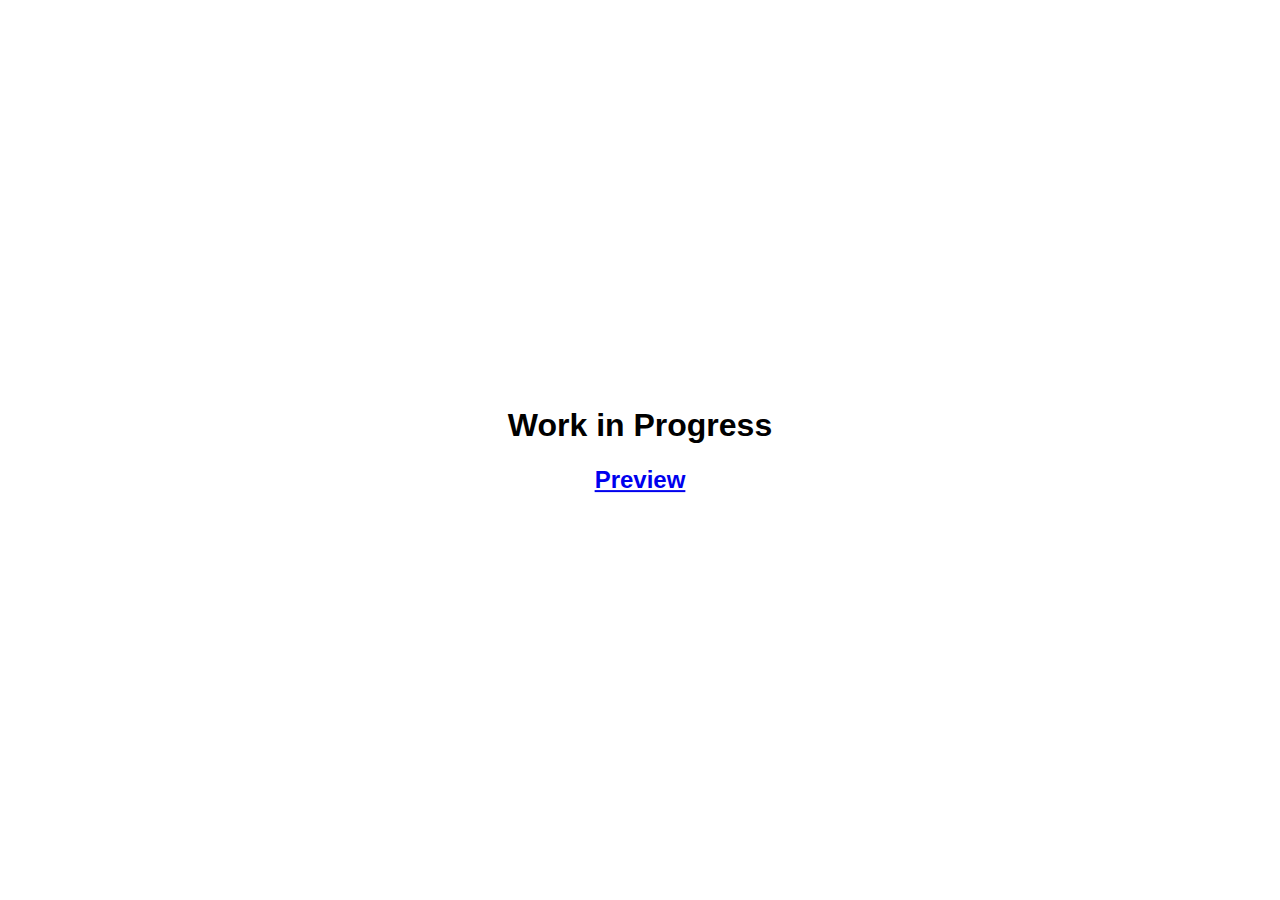
==== content/To_Anagrafe.html @ a4ab4ca8 "Add files via upload" ====
<!doctype html>

<html lang="en">
  <head>
    <title>Portfolio Anagrafe Torino.pdf</title>
    <!-- <link rel="shortcut icon" href="favicon.ico" /> -->

    <meta charset="UTF-8">
    <meta name="description" content="Portfolio_Anagrafe">
    <meta name="keywords" content="Interaction,Design,UI,UX,Portfolio,User,Testing,PoliMI,">
    <meta name="author" content="Andrea Picardi">
    <meta name="viewport" content="width=device-width, initial-scale=1.0">

    <link rel="stylesheet" href="styles.css">

  </head>

  <body>

    <div id="container">
      <h1 id="main">Work in Progress</h1>
      <h2><a href=".\res\pdf\Portfolio_Anagrafe.pdf">Preview</a></h2>
    </div>


   <script src="script.js"></script>
  </body>
</html>
---- content/styles.css ----
#container {
  margin: 0;
  position: absolute;
  top: 50%;
  left: 50%;
  transform: translate(-50%, -50%);

  font-family: sans-serif;
  font-weight: bold;
  text-align: center;

  transition: 1s linear;
}

body {
  transition: 3s linear;
}
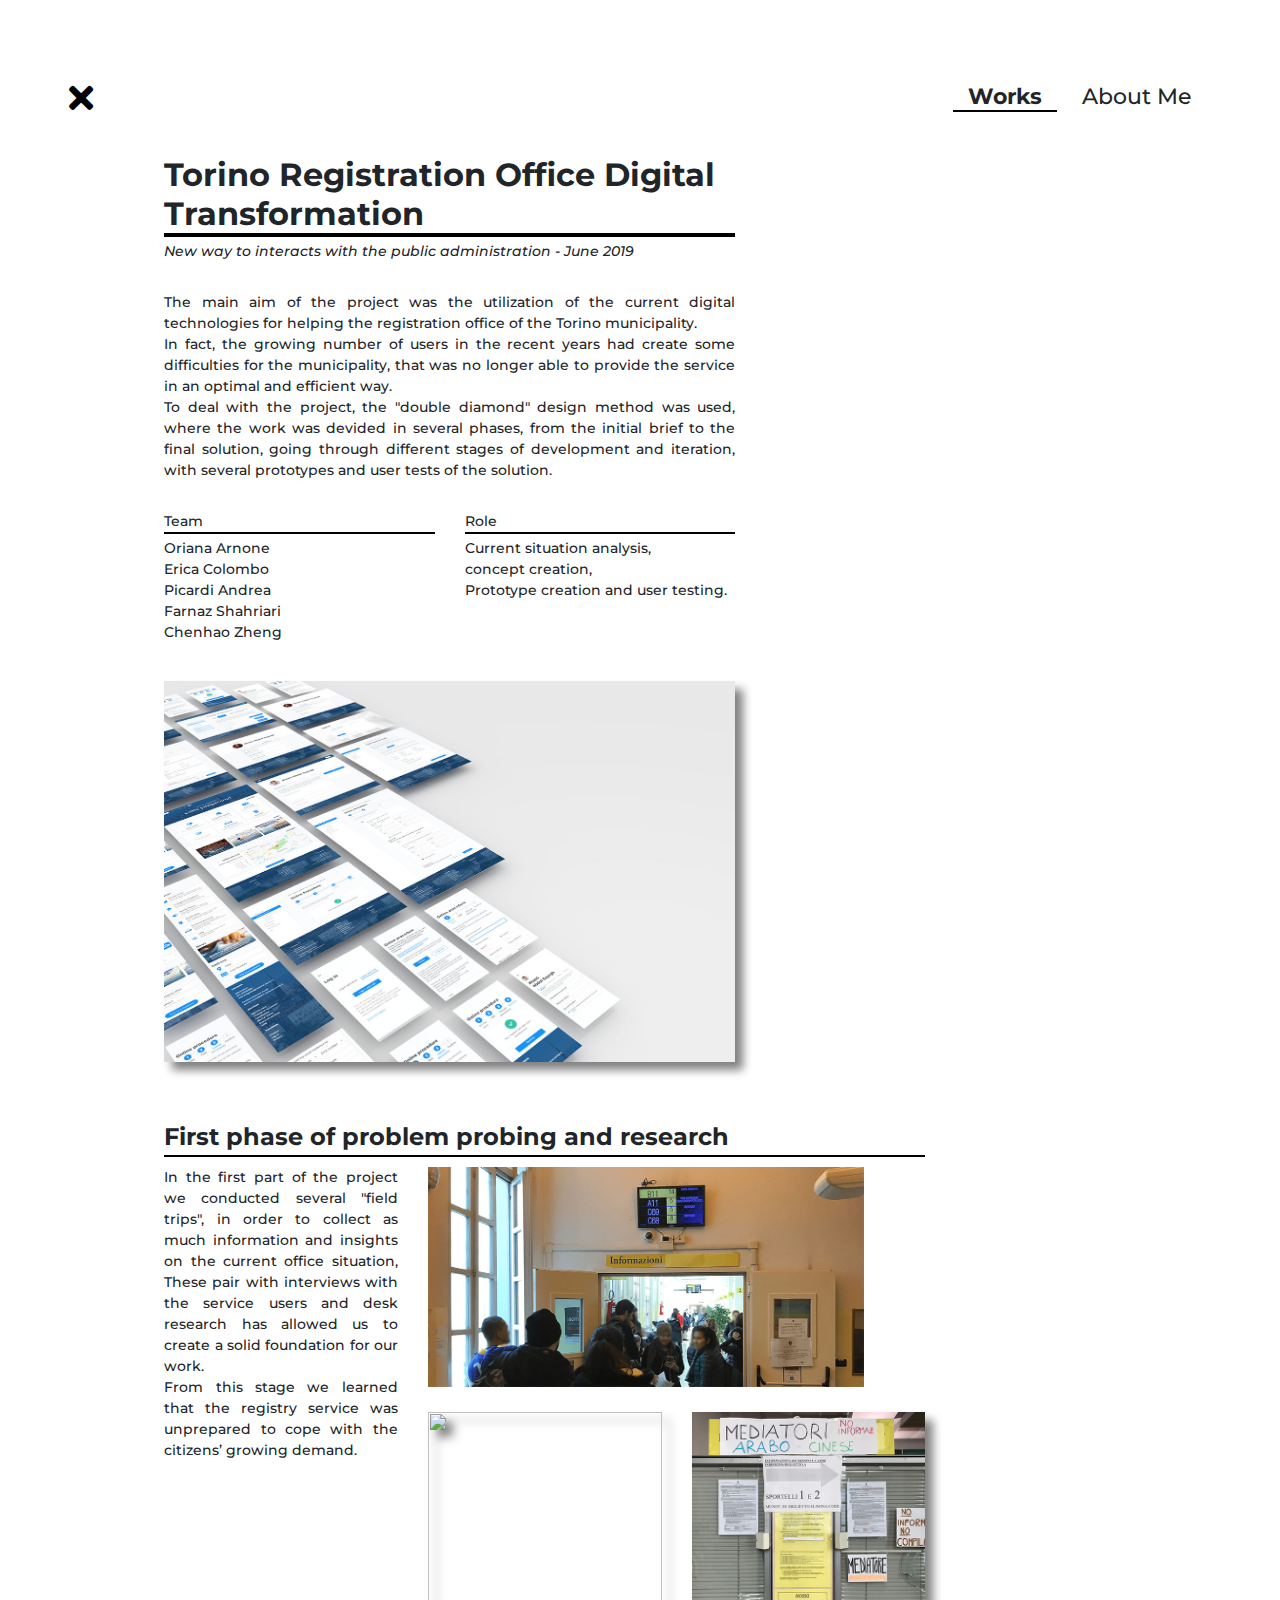
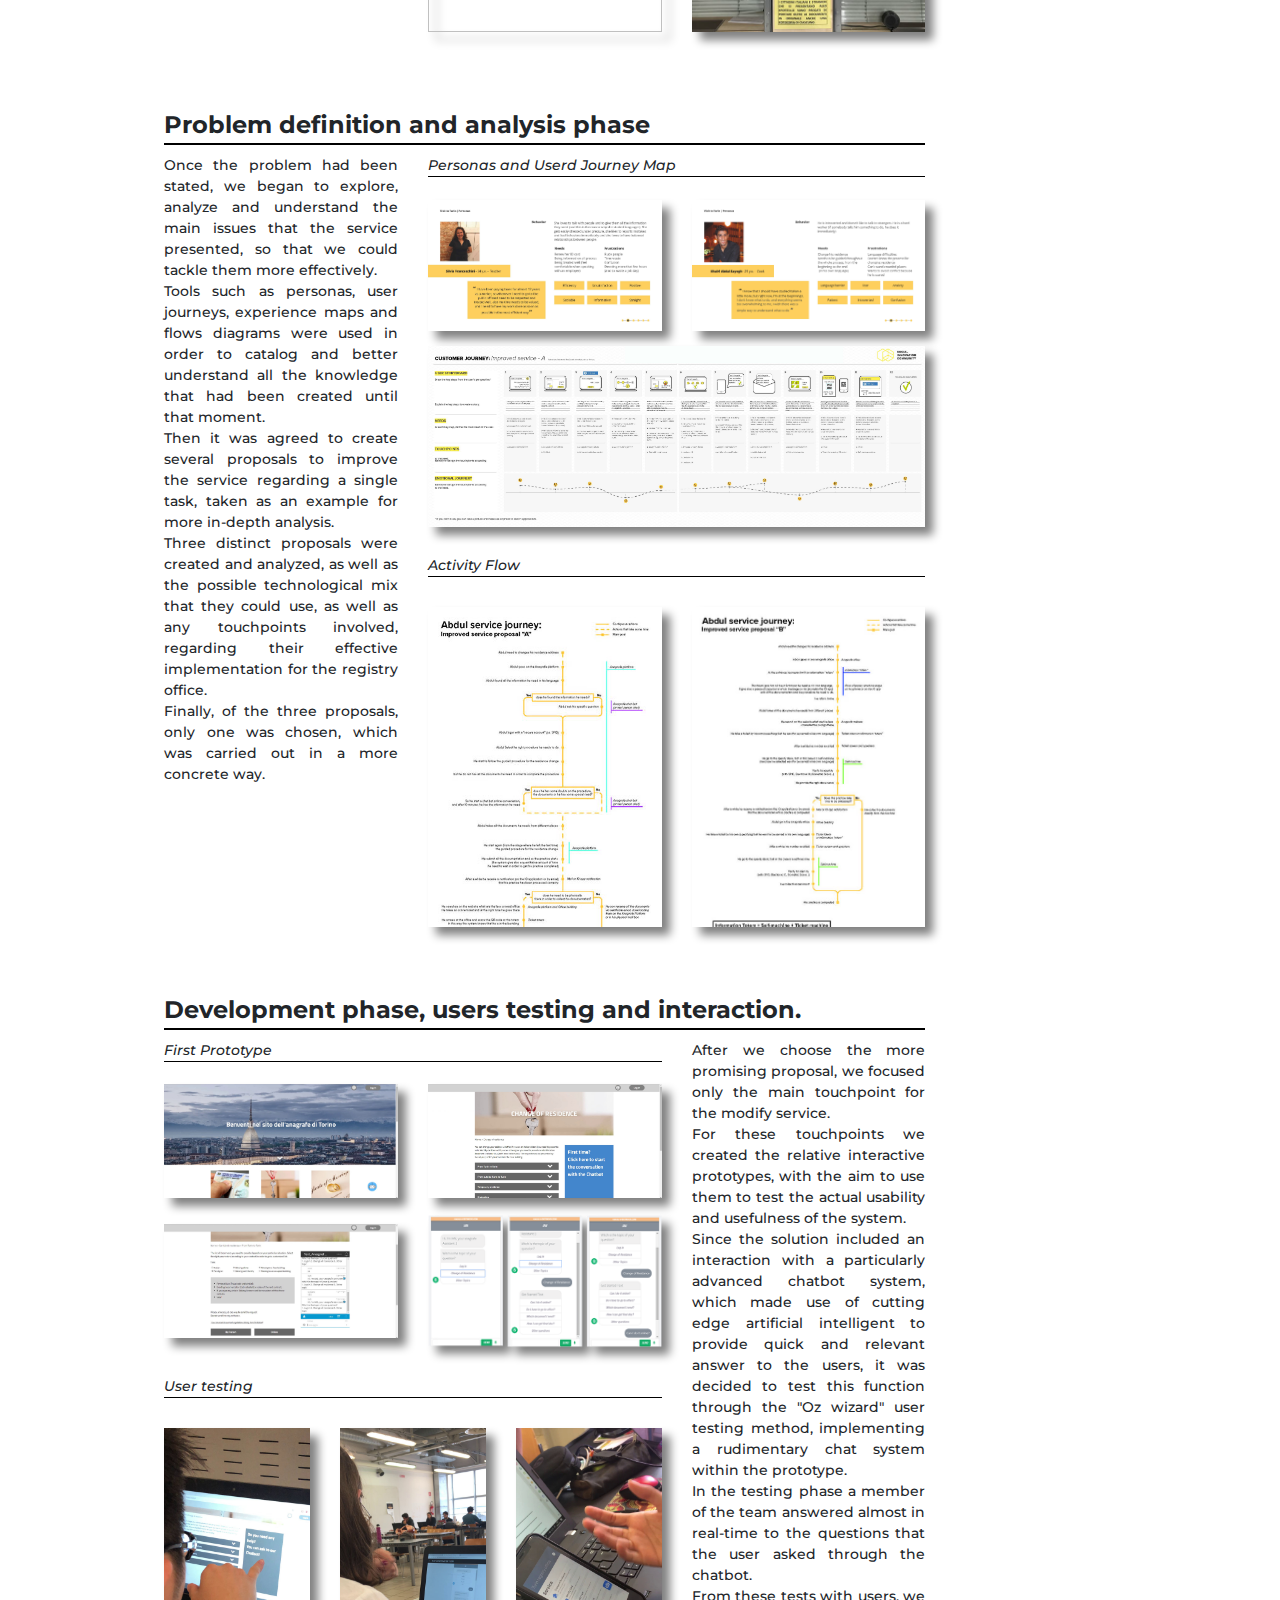
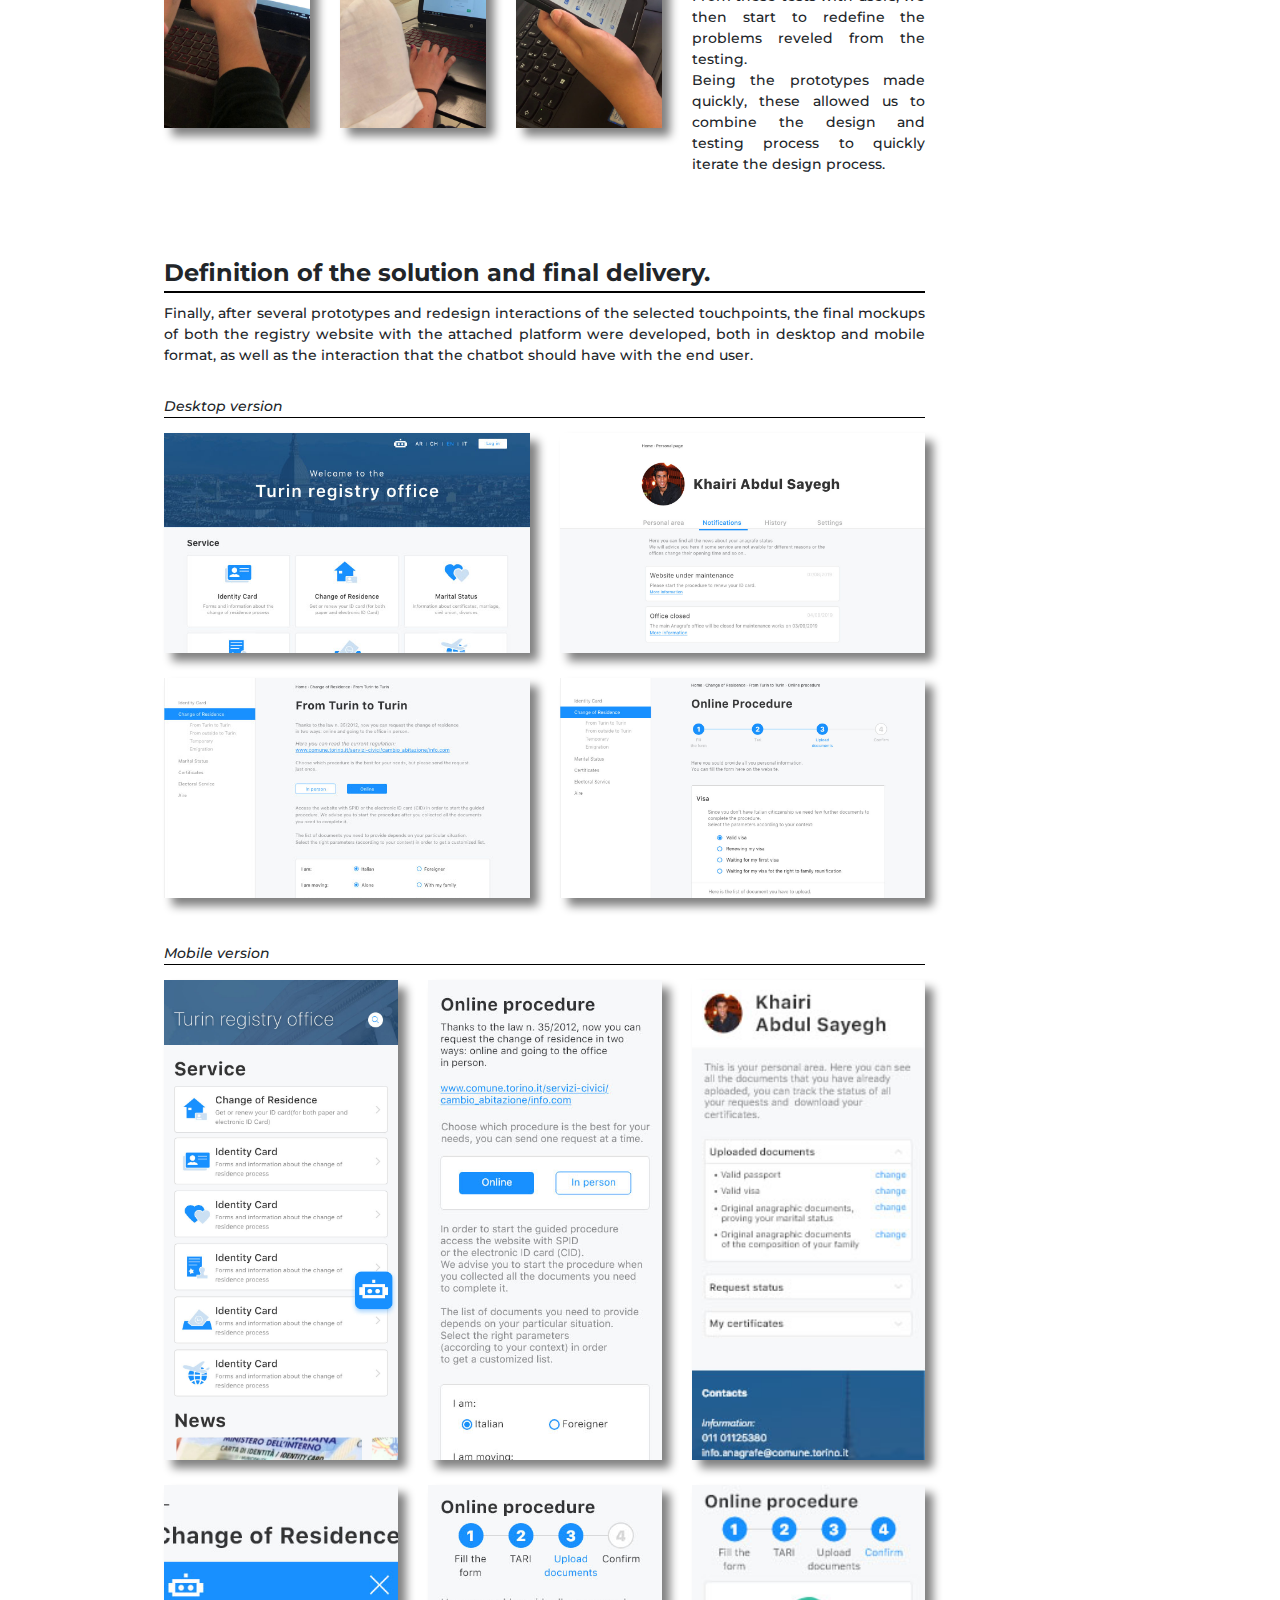
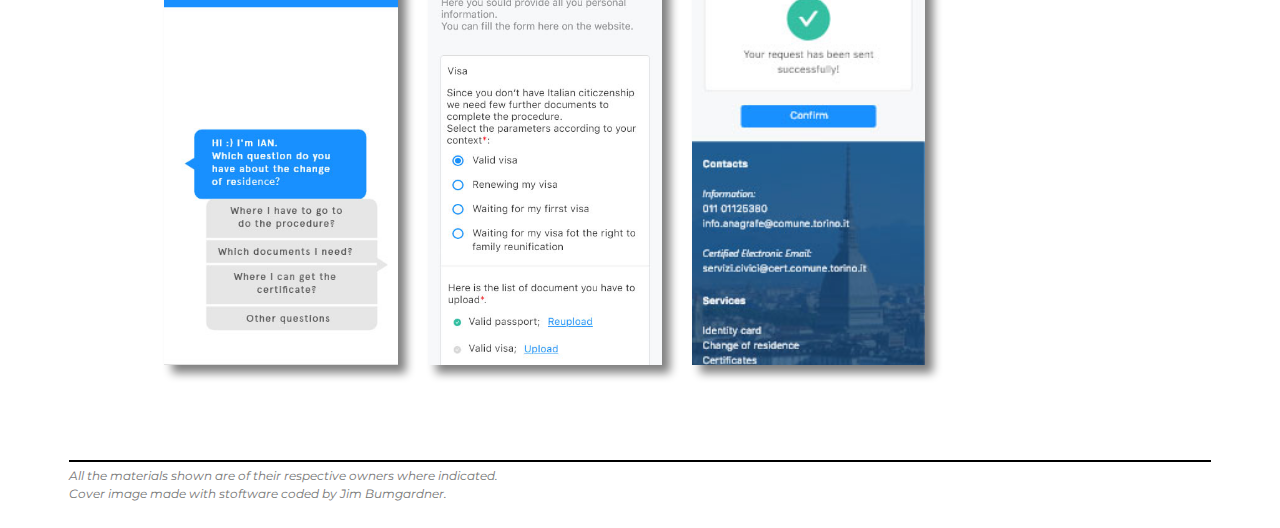
==== commit c203e31b: "Update To_Anagrafe.html" ====
--- a/content/To_Anagrafe.html
+++ b/content/To_Anagrafe.html
@@ -1,28 +1,266 @@
-<!doctype html>
-
-<html lang="en">
-  <head>
-    <title>Portfolio Anagrafe Torino.pdf</title>
-    <!-- <link rel="shortcut icon" href="favicon.ico" /> -->
-
-    <meta charset="UTF-8">
-    <meta name="description" content="Portfolio_Anagrafe">
-    <meta name="keywords" content="Interaction,Design,UI,UX,Portfolio,User,Testing,PoliMI,">
-    <meta name="author" content="Andrea Picardi">
-    <meta name="viewport" content="width=device-width, initial-scale=1.0">
-
-    <link rel="stylesheet" href="styles.css">
-
-  </head>
-
+<!DOCTYPE html>
+<html lang="en-gb">
+<head>
+  <meta charset="utf-8">
+  <meta name="description" content="Picardi Andrea CV - Interaction Designer in Milan" />
+  <meta name="keywords" content="designer, interaction, CV, UI, UX, prototyping, user, testing," />
+  <meta name="viewport" content="width=device-width, initial-scale=1, shrink-to-fit=no">
+  <title>Picardi Andrea Portfolio</title>
+
+  <link rel="stylesheet" href="../css/bootstrap-grid.min.css">
+
+  <script>
+  var Hyphenopoly = {
+      require: {
+          "en-gb": "Supercalifragilisticexpialidocious"
+      },
+      paths: {
+          patterndir: "../js/patterns/",
+          maindir: "../js/"
+      },
+      setup: {
+          //hide: "none",
+          selectors: {
+              ".text": {minWordLength: 6}
+          }
+      }
+  };
+  </script>
+  <script src="../js/Hyphenopoly_Loader.js"></script>
+
+  <link rel="stylesheet" href="https://stackpath.bootstrapcdn.com/bootstrap/4.4.1/css/bootstrap.min.css" integrity="sha384-Vkoo8x4CGsO3+Hhxv8T/Q5PaXtkKtu6ug5TOeNV6gBiFeWPGFN9MuhOf23Q9Ifjh" crossorigin="anonymous">
+  <link href="https://fonts.googleapis.com/css?family=Montserrat:300,300i,500,500i,700,700i&display=swap" rel="stylesheet">
+
+  <link rel="stylesheet" href="../css/style.css">
+  <script src="https://cdn.jsdelivr.net/npm/bowser@2.5.3/es5.js"></script>
+
+<link href="https://cdnjs.cloudflare.com/ajax/libs/font-awesome/5.11.2/css/all.min.css" rel="stylesheet" crossorigin="anonymous">
+
+<script src="https://cdn.jsdelivr.net/npm/jquery@3.4.1/dist/jquery.min.js"></script>
+<link rel="stylesheet" href="https://cdn.jsdelivr.net/gh/fancyapps/fancybox@3.5.7/dist/jquery.fancybox.min.css" />
+<script src="https://cdn.jsdelivr.net/gh/fancyapps/fancybox@3.5.7/dist/jquery.fancybox.min.js"></script>
+
+</head>
   <body>
-
-    <div id="container">
-      <h1 id="main">Work in Progress</h1>
-      <h2><a href=".\res\pdf\Portfolio_Anagrafe.pdf">Preview</a></h2>
-    </div>
-
-
-   <script src="script.js"></script>
+    <div class="container-fluid">
+      <div id="homeTitle" class="row">
+        <div id="workBack" class="col-md-12 col-lg-6 text-lg-left order-lg-first noPadding "><span><h1><i class="fas fa-times"></i></h1></span></div>
+        <div id="menuTitle"  style="opacity:1;"   class="col-md-12 col-lg-6 order-first noPadding menuTop"><span id="worksLink" class="menuSelected" style="cursor:pointer;">Works</span><span id="aboutLink">About Me</span></div>
+      </div>
+         <div class="row " id="workContenet">
+             <div class="row  noMargin">
+               <div class="col-sm-12 col-lg-6 offset-lg-1 noPadding workContenet">
+                 <h1 class="workTitle">Torino Registration Office Digital Transformation</h1>
+                 <div class="underTitleWorkCont">New way to interacts with the public administration - June 2019 </div>
+                    <p class="text">The main aim of the project was the utilization of the current digital technologies for helping the registration office of the Torino municipality.<br> In fact, the growing number of users in the recent years had create some difficulties for the municipality, that was no longer able to provide the service in an optimal and efficient way.<br>To deal with the project, the "double diamond" design method was used, where the work was devided in several phases, from the initial brief to the final solution, going through different stages of development and iteration, with several prototypes and user tests of the solution.</p>
+                 <div class="row">
+                   <div class="col-md-6">
+                   </div>
+                   <div class="col-md-6"></div>
+                   <div class="col-md-6">
+                     <div class="fineUnderline text marginBottomTextCont">Team</div>
+                     <div class="text">
+                       Oriana Arnone <br>
+                       Erica Colombo <br>
+                       Picardi Andrea <br>
+                       Farnaz Shahriari <br>
+                       Chenhao Zheng <br>
+                     </div>
+                   </div>
+                   <div class="col-md-6">
+                     <div class="fineUnderline text marginBottomTextCont">Role</div>
+                     <div class="text">
+                       Current situation analysis,<br> concept creation,<br> Prototype creation and user testing.
+                     </div>
+                   </div>
+                   <a class="col-12" data-fancybox="images" href="../res/Images/To_Anagrafe/00.jpg"  class="col-md-10 offset-md-1">
+                     <img class="worksImages" src="../../res/Images/To_Anagrafe/00.jpg" alt="">
+                   </a>
+                </div>
+              </div>
+            </div>
+
+           <div class="row  noMargin workContenet">
+             <div class="offset-lg-1 col-lg-8 col-md-12 noPadding">
+               <div class="underTitleWorkContBold fineUnderline">First phase of problem probing and research</div>
+               <div class="row">
+                 <div class="col-md-4 order-first">
+                   <p class="text">In the first part of the project we conducted several "field trips", in order to collect as much information and insights on the current office situation, These pair with interviews with the service users and desk research has allowed us to create a solid foundation for our work.<br> From this stage we learned that the registry service was unprepared to cope with the citizens’ growing demand.</p>
+                 </div>
+                 <div class="col-md-8 order-first">
+                   <div class="row">
+                     <a data-fancybox="images" href="../res/Images/To_Anagrafe/1.jpg">
+                       <img class="col-sm-12" class="worksImages" style="object-fit: cover; height: 220px; margin-bottom: 25px;" src="../res/Images/To_Anagrafe/1.jpg" alt="">
+                     </a>
+                   </div>
+                   <div class="row">
+                     <a  class="col-sm-6" data-fancybox="images" href="../res/Images/To_Anagrafe/2.jpg">
+                       <img class="worksImages" src="../res/Images/To_Anagrafe/2_min.jpg" style="object-fit: cover; height: 220px; margin-bottom: 25px;" alt="">
+                     </a>
+                     <a  class="col-sm-6" data-fancybox="images" href="../res/Images/To_Anagrafe/3.jpg">
+                       <img class="worksImages" src="../res/Images/To_Anagrafe/3_min.jpg" style="object-fit: cover; height: 220px; margin-bottom: 25px;" alt="">
+                     </a>
+                   </div>
+                </div>
+               </div>
+              </div>
+            </div>
+
+            <div class="row  noMargin workContenet">
+              <div class="offset-lg-1 col-lg-8 col-md-12 offset-lg-1 noPadding">
+                <div class="underTitleWorkContBold fineUnderline">Problem definition and analysis phase</div>
+                <div class="row">
+                  <div class="col-md-4 order-first">
+                    <p class="text">Once the problem had been stated, we began to explore, analyze and understand the main issues that the service presented, so that we could tackle them more effectively.<br> Tools such as personas, user journeys, experience maps and flows diagrams were used in order to catalog and better understand all the knowledge that had been created until that moment.<br> Then it was agreed to create several proposals to improve the service regarding a single task, taken as an example for more in-depth analysis.<br> Three distinct proposals were created and analyzed, as well as the possible technological mix that they could use, as well as any touchpoints involved, regarding their effective implementation for the registry office.<br> Finally, of the three proposals, only one was chosen, which was carried out in a more concrete way.</p>
+                  </div>
+                  <div class="col-md-8 order-first">
+
+                      <div class="underTitleWorkCont ultraFineUnderline">Personas and Userd Journey Map</div>
+
+                    <div class="row">
+                      <a class="col-sm-6" data-fancybox="gallery" href="../res/Images/To_Anagrafe/4.jpg" class="col-sm-12 col-md-6">
+                        <img class="worksImages" src="../res/Images/To_Anagrafe/4.jpg" alt="">
+                      </a>
+                      <a class="col-sm-6" data-fancybox="gallery" href="../res/Images/To_Anagrafe/5.jpg" class="col-sm-12 col-md-6">
+                        <img class="worksImages" src="../res/Images/To_Anagrafe/5.jpg" alt="">
+                      </a>
+                    </div>
+                    <div class="row">
+                    <a class="col-sm-12" data-fancybox="gallery" href="../res/Images/To_Anagrafe/6.jpg" class="col-sm-12 col-md-6">
+                      <img class="worksImages" src="../res/Images/To_Anagrafe/6.jpg" alt="">
+                    </a>
+                    </div>
+
+                      <div class="underTitleWorkCont ultraFineUnderline" style="margin-top: 20px;">Activity Flow</div>
+
+                    <div class="row">
+                      <a class="col-sm-6" data-fancybox="gallery" href="../res/Images/To_Anagrafe/7.jpg" class="col-sm-12 col-md-6">
+                        <img class="worksImages" src="../res/Images/To_Anagrafe/7_min.jpg" style="height: 320px; object-fit: cover; object-position: top; margin-top: 15px;" alt="">
+                      </a>
+                      <a class="col-sm-6" data-fancybox="gallery" href="../res/Images/To_Anagrafe/8.jpg" class="col-sm-12 col-md-6">
+                        <img class="worksImages" src="../res/Images/To_Anagrafe/8_min.jpg" style="height: 320px; object-fit: cover; object-position: top; margin-top: 15px;"  alt="">
+                      </a>
+                    </div>
+                  </div>
+                </div>
+               </div>
+             </div>
+
+             <div class="row  noMargin workContenet">
+               <div class="offset-lg-1 col-lg-8 col-md-12 noPadding">
+                 <div class="underTitleWorkContBold fineUnderline">Development phase, users testing and interaction.</div>
+                 <div class="row">
+                   <div class="col-md-8 order-md-first">
+
+                      <div class="underTitleWorkCont ultraFineUnderline">First Prototype</div>
+
+                     <div class="row">
+                       <a  class="col-sm-6" data-fancybox="images" href="../res/Images/To_Anagrafe/9.jpg">
+                         <img class="worksImages" src="../res/Images/To_Anagrafe/9.jpg" style="margin-bottom: 15px;" alt="">
+                       </a>
+                       <a  class="col-sm-6" data-fancybox="images" href="../res/Images/To_Anagrafe/10.jpg">
+                         <img class="worksImages" src="../res/Images/To_Anagrafe/10.jpg" style="margin-bottom: 15px;" alt="">
+                       </a>
+                     </div>
+                     <div class="row">
+                       <a  class="col-sm-6" data-fancybox="images" href="../res/Images/To_Anagrafe/11.jpg">
+                         <img class="worksImages" src="../res/Images/To_Anagrafe/11.jpg" style="margin-bottom: 15px;" alt="">
+                       </a>
+                       <a  class="col-sm-6" data-fancybox="images" href="../res/Images/To_Anagrafe/12.png">
+                         <img class="worksImages" src="../res/Images/To_Anagrafe/12_min.png" style="margin-bottom: 15px;" alt="">
+                       </a>
+                     </div>
+
+                      <div class="underTitleWorkCont ultraFineUnderline" style="margin-top: 20px;">User testing</div>
+
+                     <div class="row">
+                       <a  class="col-sm-4" data-fancybox="images" href="../res/Images/To_Anagrafe/13.jpg">
+                         <img class="worksImages" src="../res/Images/To_Anagrafe/13.jpg" style="height: 300px; object-fit: cover; object-position: top; margin-top: 15px;" alt="">
+                       </a>
+                       <a  class="col-sm-4" data-fancybox="images" href="../res/Images/To_Anagrafe/14.jpg">
+                         <img class="worksImages" src="../res/Images/To_Anagrafe/14.jpg" style="height: 300px; object-fit: cover; object-position: top; margin-top: 15px;" alt="">
+                       </a>
+                       <a  class="col-sm-4" data-fancybox="images" href="../res/Images/To_Anagrafe/16.jpg">
+                         <img class="worksImages" src="../res/Images/To_Anagrafe/16.jpg" style="height: 300px; object-fit: cover; object-position: top; margin-top: 15px;" alt="">
+                       </a>
+                     </div>
+                   </div>
+                   <div class="col-md-4 order-first">
+                     <p class="text">After we choose the more promising proposal, we focused only the main touchpoint for the modify service.<br> For these touchpoints we created the relative interactive prototypes, with the aim to use them to test the actual usability and usefulness of the system.<br> Since the solution included an interaction with a particularly advanced chatbot system, which made use of cutting edge artificial intelligent to provide quick and relevant answer to the users, it was decided to test this function through the "Oz wizard" user testing method, implementing a rudimentary chat system within the prototype.<br> In the testing phase a member of the team answered almost in real-time to the questions that the user asked through the chatbot.<br> From these tests with users, we then start to redefine the problems reveled from the testing.<br> Being the prototypes made quickly, these allowed us to combine the design and testing process to quickly iterate the design process.
+                     </p>
+                  </div>
+                 </div>
+                </div>
+              </div>
+
+              <div class="row  noMargin workContenet">
+                <div class="col-lg-8 col-md-12  offset-lg-1  noPadding">
+                  <div class="underTitleWorkContBold fineUnderline">Definition of the solution and final delivery.</div>
+                  <div class="row">
+                    <div class="col-12 order-first">
+                      <p class="text">Finally, after several prototypes and redesign interactions of the selected touchpoints, the final mockups of both the registry website with the attached platform were developed, both in desktop and mobile format, as well as the interaction that the chatbot should have with the end user.</p>
+                    </div>
+                    <div class="col-12 order-md-first">
+
+                      <div class="underTitleWorkCont ultraFineUnderline">Desktop version</div>
+
+                      <div class="row">
+                        <a  class="col-sm-6" data-fancybox="images" href="../res/Images/To_Anagrafe/17.jpg">
+                          <img class="worksImages" src="../res/Images/To_Anagrafe/17.jpg" style="object-fit: cover; object-position: top; height: 220px; margin-bottom: 25px;" alt="">
+                        </a>
+                        <a  class="col-sm-6" data-fancybox="images" href="../res/Images/To_Anagrafe/18.jpg">
+                          <img class="worksImages" src="../res/Images/To_Anagrafe/18.jpg" style="object-fit: cover; object-position: top; height: 220px; margin-bottom: 25px;" alt="">
+                        </a>
+                      </div>
+                      <div class="row order-sm-first">
+                        <a  class="col-sm-6" data-fancybox="images" href="../res/Images/To_Anagrafe/19.jpg">
+                          <img class="worksImages" src="../res/Images/To_Anagrafe/19.jpg" style="object-fit: cover; object-position: top; height: 220px; margin-bottom: 25px;" alt="">
+                        </a>
+                        <a  class="col-sm-6" data-fancybox="images" href="../res/Images/To_Anagrafe/20.jpg">
+                          <img class="worksImages" src="../res/Images/To_Anagrafe/20.jpg" style="object-fit: cover; object-position: top; height: 220px; margin-bottom: 25px;" alt="">
+                        </a>
+                      </div>
+
+                      <div class="underTitleWorkCont ultraFineUnderline" style="margin-top: 20px;">Mobile version</div>
+
+                      <div class="row">
+                        <a  class="col-sm-4" data-fancybox="images" href="../res/Images/To_Anagrafe/21.jpg">
+                          <img class="worksImages" src="../res/Images/To_Anagrafe/21.jpg" style="object-fit: cover; object-position: top; height: 480px; margin-bottom: 25px;" alt="">
+                        </a>
+                        <a  class="col-sm-4" data-fancybox="images" href="../res/Images/To_Anagrafe/22.jpg">
+                          <img class="worksImages" src="../res/Images/To_Anagrafe/22.jpg" style="object-fit: cover; object-position: top; height: 480px; margin-bottom: 25px;" alt="">
+                        </a>
+                        <a  class="col-sm-4" data-fancybox="images" href="../res/Images/To_Anagrafe/23.jpg">
+                          <img class="worksImages" src="../res/Images/To_Anagrafe/23.jpg" style="object-fit: cover; object-position: top; height: 480px; margin-bottom: 25px;" alt="">
+                        </a>
+                      </div>
+                      <div class="row">
+                        <a  class="col-sm-4" data-fancybox="images" href="../res/Images/To_Anagrafe/24.jpg">
+                          <img class="worksImages" src="../res/Images/To_Anagrafe/24.jpg" style="object-fit: cover; object-position: top; height: 480px; margin-bottom: 25px;" alt="">
+                        </a>
+                        <a  class="col-sm-4" data-fancybox="images" href="../res/Images/To_Anagrafe/25.jpg">
+                          <img class="worksImages" src="../res/Images/To_Anagrafe/25.jpg" style="object-fit: cover; object-position: top; height: 480px; margin-bottom: 25px;" alt="">
+                        </a>
+                        <a  class="col-sm-4" data-fancybox="images" href="../res/Images/To_Anagrafe/26.jpg">
+                          <img class="worksImages" src="../res/Images/To_Anagrafe/26.jpg" style="object-fit: cover; object-position: top; height: 480px; margin-bottom: 25px;" alt="">
+                        </a>
+                      </div>
+                    </div>
+                  </div>
+                 </div>
+               </div>
+         </div>
+         <div  id="legal" class="row textLight endLine toplineBottom" style="opacity:1;">All the materials shown are of their respective owners where indicated.<br> Cover image made with stoftware coded by Jim Bumgardner.</div>
+       </div>
+
+  <!-- <script src="js/jquery-3.4.1.slim.min.js"></script>
+  <script src="js/popper.min.js"></script>
+  <script src="js/bootstrap.min.js"></script> -->
+
+  <script src="https://code.jquery.com/jquery-3.4.1.slim.min.js" integrity="sha384-J6qa4849blE2+poT4WnyKhv5vZF5SrPo0iEjwBvKU7imGFAV0wwj1yYfoRSJoZ+n" crossorigin="anonymous"></script>
+  <script src="https://cdn.jsdelivr.net/npm/popper.js@1.16.0/dist/umd/popper.min.js" integrity="sha384-Q6E9RHvbIyZFJoft+2mJbHaEWldlvI9IOYy5n3zV9zzTtmI3UksdQRVvoxMfooAo" crossorigin="anonymous"></script>
+  <script src="https://stackpath.bootstrapcdn.com/bootstrap/4.4.1/js/bootstrap.min.js" integrity="sha384-wfSDF2E50Y2D1uUdj0O3uMBJnjuUD4Ih7YwaYd1iqfktj0Uod8GCExl3Og8ifwB6" crossorigin="anonymous"></script>
+
   </body>
+
 </html>
--- a/css/style.css
+++ b/css/style.css
@@ -0,0 +1,1118 @@
+/*animation: name duration timing-function delay iteration-count direction fill-mode play-state;*/
+
+.hide {
+  display: none !important;
+}
+
+.noPadding {
+  padding: 0 0 0 0;
+}
+
+.vertical-center {
+  min-height: 100%;  /* Fallback for browsers do NOT support vh unit */
+  min-height: 100vh; /* These two lines are counted as one :-)       */
+
+  display: flex;
+  align-items: center;
+}
+
+span.line {
+  display: inline-block;
+}
+
+body {
+  cursor: default;
+}
+
+#noJsCover {
+  display: table;
+  height: 100%;
+  height: 100vh;
+  width: 100vw;
+
+  background:#ffffff;
+  z-index: 10;
+}
+
+#noJsWrapper {
+  display: table-cell;
+  text-align: center;
+  vertical-align: middle;
+}
+
+#coverContainer {
+  transition: 1s;
+}
+
+@media screen and (max-width: 480px) {
+  #noJsCover {
+    font-size: 10px;
+  }
+}
+
+@media screen and (max-width: 480px) {
+  #coverContainer {
+    transform: scale(0.75);
+  }
+}
+
+@media screen and (max-height: 480px) {
+  #coverContainer {
+    transform: scale(0.65);
+  }
+}
+
+#coverVideo {
+  position: relative;
+  margin-bottom: 30px;
+  z-index: -10;
+  transition: 1s;
+  opacity: 1;
+}
+
+#coverQuote {
+  text-align: center;
+  font-family: 'Montserrat', Fallback, sans-serif;
+  font-weight: normal;
+  font-style: normal;
+  font-size: 21px;
+
+  position: relative;
+
+  opacity: 0%;
+  -webkit-opacity: 0;
+  filter: alpha(opacity=50);
+  -moz-opacity: 0;
+}
+
+.coverQuoteHover:hover {
+  cursor: pointer;
+  transition: 0.5s;
+  transform: scale(1.02);
+}
+
+#coverQuoteName {
+  text-align: right;
+  font-family: 'Montserrat', Fallback, sans-serif;
+  font-weight: lighter;
+  font-style: italic;
+  font-size: 18px;
+
+  margin-top: 20px;
+
+}
+
+.container {
+  padding: 80px 0px 25px 0px;
+}
+
+.container-fluid {
+  padding: 80px 84px 25px 84px;
+}
+
+.boldUnderline {
+  border-bottom: 4px solid #000000;
+  margin-bottom: 40px;
+}
+
+.fineUnderline {
+  border-bottom: 1.5pt solid #000000;
+  padding: 0px 0px 0px 0px;
+  margin-bottom: 10px;
+}
+
+#containerTitle {
+  margin-top: 18%;
+  transition: margin-top 2s ease-in-out, opacity 1s linear;
+}
+
+#menuTitle {
+  opacity: 0;
+  transition: opacity 1s;
+
+  -webkit-user-select: none;  /* Chrome all / Safari all */
+  -moz-user-select: none;     /* Firefox all */
+  -ms-user-select: none;      /* IE 10+ */
+  user-select: none;          /* Likely future */
+}
+
+#title{
+  opacity: 0;
+}
+
+h1 {
+  font-family: 'Montserrat', Fallback, sans-serif;
+  font-weight: 700;
+  font-style: normal;
+  font-size: 32px;
+  margin-bottom: 12px;
+}
+
+.menuTop {
+  font-family: 'Montserrat', Fallback, sans-serif;
+  font-weight: 500;
+  font-style: normal;
+  font-size: 22px;
+
+  text-align: right;
+}
+
+.menuTop > span {
+  display:inline;
+  cursor: pointer;
+
+  transition: 0.25s;
+
+  margin-left: 5px;
+  margin-right: 5px;
+  padding-left: 15px;
+  padding-right: 15px;
+}
+
+.menuSelected {
+  cursor: default;
+
+  font-weight: 700;
+  border-bottom: 2pt solid #000000;
+}
+
+.menuTop > span:hover {
+  border-bottom: 1.5pt solid #000000;
+}
+
+.menuTop > .menuSelected:hover {
+  cursor: default;
+  border-bottom: 2pt solid #000000;
+}
+
+@media screen and (max-width: 400px) {
+ .menuTop {
+  display: grid;
+  }
+
+  .menuTop > span {
+  margin-left: 5px;
+  padding-top: 5px;
+  padding-bottom: 5px;
+  padding-left: 20px;
+  padding-right: 20px;
+  }
+
+.container-fluid {
+  padding: 40px 40px 40px 40px;
+}
+
+}
+
+@media screen and (max-width: 992px) {
+ .menuTop {
+  text-align: center;
+  margin-bottom: 45px
+  }
+  .menuTop > span {
+  margin-left: 5px;
+  margin-right: 5px;
+  padding-left: 20px;
+  padding-right: 20px;
+  }
+}
+
+@media screen and (max-width: 576px) {
+  .menuTop > span {
+    font-size: 17px;
+  }
+}
+
+
+/*
+@media screen and (max-width: 1200px) {
+  .menuTop {
+    font-size: 20px;
+  }
+  h1 {
+    font-size: 26px !important;
+  }
+}*/
+
+#worksGrid {
+/*  background-color: lightgray; */
+  padding-top: -10px;
+  transition: 1s;
+}
+
+#workWrapper {
+  transition: 1s;
+}
+
+#about {
+  transition: 1s;
+}
+
+.gridItems{
+  padding: 10px;
+}
+
+.gridWrpaper {
+  height:490px;
+  background-color:gray;
+}
+
+.gridWrpaper label {
+  cursor: pointer;
+}
+
+.gridWrpaper label {
+  font-family: 'Montserrat', Fallback, sans-serif;
+  font-weight: 700;
+  font-style: normal;
+  font-size: 32px;
+  margin-bottom: 12px;
+  color:#FFFFFF;
+
+  opacity:0;
+  transition: opacity 1s ease-in-out;
+
+  position: absolute;
+  top: 50%;
+  left: 50%;
+  transform: translate(-50%, -50%);
+}
+
+.gridWrpaper {
+  overflow:hidden;
+/*  border-bottom: 2pt solid #000000;*/
+-webkit-box-shadow: 10px 10px 29px -9px rgba(0,0,0,0.63);
+-moz-box-shadow: 10px 10px 29px -9px rgba(0,0,0,0.63);
+box-shadow: 10px 10px 29px -9px rgba(0,0,0,0.63);
+}
+
+#gridItem-To_AnagrafeBG {
+  background-color: #cccccc;
+  background-image: url("../res/Images/To_Anagrafe/00.jpg");
+  height: 490px;
+  background-position: left;
+  background-repeat: no-repeat;
+  background-size: cover;
+  -o-background-size: cover;
+  -moz-background-size: cover;
+  -webkit-background-size: cover;
+  position: relative;
+
+  transition: 1s ease-In-Out ;
+}
+
+#gridItem-AV_TrustBG {
+  background-image: url("../res/Images/AV_Trust/00.jpg");
+  background-color: #cccccc;
+  height: 490px;
+  background-position: center;
+  background-repeat: no-repeat;
+  background-size: cover;
+  -o-background-size: cover;
+  -moz-background-size: cover;
+  -webkit-background-size: cover;
+  position: relative;
+
+  transition: 1s ease-In-Out ;
+}
+
+#gridItem-BlaBlaCar_UXBG {
+  background-image: url("../res/Images/BlaBlaCar_UX/00.jpg");
+  background-color: #cccccc;
+  height: 490px;
+  background-position: left center;
+  background-repeat: no-repeat;
+  background-size: cover;
+  position: relative;
+
+  transition: 1s ease-In-Out ;
+}
+
+#gridItem-Il_NemicoBG {
+  background-image: url("../res/Images/Il_Nemico/00.jpg");
+  background-color: #cccccc;
+  height: 490px;
+  background-position: center;
+  background-repeat: no-repeat;
+  background-size: cover;
+  -o-background-size: cover;
+  -moz-background-size: cover;
+  -webkit-background-size: cover;
+  position: relative;
+
+  transition: 1s ease-In-Out ;
+}
+
+#gridItem-Cretive_CodingBG {
+  background-image: url("../res/Images/Cretive_Coding/01.jpg");
+  background-color: #cccccc;
+  height: 490px;
+  background-position: center;
+  background-repeat: no-repeat;
+  background-size: cover;
+  -o-background-size: cover;
+  -moz-background-size: cover;
+  -webkit-background-size: cover;
+  position: relative;
+
+  transition: 1s ease-In-Out ;
+}
+
+#gridItem-Trenord_RedesignBG {
+  background-image: url("../res/Images/Trenord_Redesign/00.jpg");
+  background-color: #cccccc;
+  height: 490px;
+  background-position: center;
+  background-repeat: no-repeat;
+  background-size: cover;
+  -o-background-size: cover;
+  -moz-background-size: cover;
+  -webkit-background-size: cover;
+  position: relative;
+
+  transition: 1s ease-In-Out ;
+}
+
+#gridItem-StraightUpBG {
+  background-image: url("../res/Images/StraightUp/00.jpg");
+  background-color: #cccccc;
+  height: 490px;
+  background-position: center;
+  background-repeat: no-repeat;
+  background-size: cover;
+  -o-background-size: cover;
+  -moz-background-size: cover;
+  -webkit-background-size: cover;
+  position: relative;
+
+  transition: 1s ease-In-Out ;
+}
+
+#gridItem-AnsiocromoBG {
+  background-image: url("../res/Images/Ansiocromo/00.jpg");
+  background-color: #cccccc;
+  height: 490px;
+  background-position: center;
+  background-repeat: no-repeat;
+  background-size: cover;
+  -o-background-size: cover;
+  -moz-background-size: cover;
+  -webkit-background-size: cover;
+  position: relative;
+
+  transition: 1s ease-In-Out ;
+}
+
+@media screen and (max-width: 576px)/* and (min-width: 1200px)*/ {
+  .gridWrpaper {
+    height: 300px;
+  }
+
+  #gridItem-To_AnagrafeBG {
+    height: 350px;
+  }
+
+  #gridItem-AV_TrustBG {
+    height: 350px;
+  }
+
+  #gridItem-BlaBlaCar_UXBG {
+    height: 350px;
+  }
+
+  #gridItem-Il_NemicoBG {
+    height: 350px;
+  }
+
+  #gridItem-Cretive_CodingBG {
+    height: 350px;
+  }
+
+  #gridItem-Trenord_RedesignBG {
+    height: 350px;
+  }
+
+  #gridItem-StraightUpBG {
+    height: 350px;
+  }
+
+  #gridItem-AnsiocromoBG {
+    height: 350px;
+  }
+}
+
+.imageHover {
+  filter: blur(20px);
+}
+/*
+@media screen and (max-width: 1200px) {
+  .gridWrpaper {
+    height:450px;
+  }
+*/
+
+}
+
+@media screen and (min-width: 991px){
+  .gridNoPaddingLeft {
+    padding-left: 0;
+  }
+
+  .gridNoPaddingRight {
+    padding-right: 0;
+  }
+}
+
+@media screen and (max-width: 992px) and (min-width: 767px) {
+  .gridNoPaddingLeft {
+    padding-left: 0;
+  }
+
+  .gridNoPaddingCentral {
+    padding-left: 0;
+  }
+
+  .gridNoPaddingRight {
+    padding-right: 0;
+  }
+}
+
+@media screen and (max-width: 767px) {
+  .gridNoPaddingLeft {
+    padding-left: 0;
+    padding-right: 0;
+  }
+
+  .gridNoPaddingCentral {
+    padding-right: 0;
+    padding-left: 0;
+  }
+  .gridNoPaddingRight {
+    padding-right: 0;
+    padding-left: 0;
+  }
+}
+
+#workBack {
+  text-align: center;
+  transition: 1s;
+}
+
+#workBack i {
+  color: #000000;
+  font-size: 35px;
+  cursor: pointer;
+  text-decoration: none;
+}
+
+#workBack i:hover {
+  animation: fastSpin 0.8s ease-in-out;
+}
+
+
+#backTop {
+  text-align: center;
+  transition: opacity 1s;
+}
+
+#backTop i {
+  color: #000000;
+  font-size: 35px;
+  cursor: pointer;
+  text-decoration: none;
+}
+
+ #backTop i:hover {
+  animation: upDown 0.8s ease-out;
+}
+
+#workContenet {
+  margin-top: 25px;
+
+  transition: opacity 1s;
+}
+
+.workContenet {
+  margin-bottom: 50px;
+}
+
+.worksImages {
+/* box-shadow: 0 0.5rem 1rem rgba(0, 0, 0, 0.15);*/
+filter: drop-shadow(8px 8px 5px gray);
+cursor: pointer;
+}
+
+.videoWoekContainer {
+}
+
+.videoWoekContainer video {
+  display: block;
+  max-width: 100%;
+  height: auto;
+  margin-bottom: 15px;
+  box-shadow: 0 0.5rem 1rem rgba(0, 0, 0, 0.15);
+}
+
+.centerContent{
+  top: 50%;
+  left: 50%;
+  transform: translate(-50%, -50%);
+}
+
+.workTitle {
+  font-family: 'Montserrat', Fallback, sans-serif;
+  font-weight: 700;
+  font-style: normal;
+  font-size: 32px;
+  margin-top: 0px;
+  margin-bottom: 4px;
+
+  border-bottom: 4px solid #000000;
+}
+
+.underTitleWorkContBold {
+  font-family: 'Montserrat', Fallback, sans-serif;
+  font-weight: 700;
+  font-style: normal;
+  font-size: 24px;
+}
+
+.underTitleWorkCont {
+  font-family: 'Montserrat', Fallback, sans-serif;
+  font-weight: 500;
+  font-style: italic;
+  font-size: 14px;
+
+  margin-bottom: 30px;
+}
+
+.worksImages {
+  display: inline-block;
+  width: 100%;
+  height: 100%;
+  margin-bottom: 15px;
+  object-fit: scale-down;
+}
+
+
+#contents {}
+
+.collapseContainer{
+  position: relative;
+  height: 0%;
+  overflow: hidden;
+  transition: opacity 1s;
+}
+
+.collapsing {
+  transition-duration: 1s;
+  transition-timing-function: ease-in-out;
+}
+
+.subTitle {
+  font-family: 'Montserrat', Fallback, sans-serif;
+  font-weight: 700;
+  font-style: normal;
+  font-size: 14px;
+  margin-top: 0px;
+}
+
+.text {
+  font-family: 'Montserrat', Fallback, sans-serif;
+  font-weight: 500;
+  font-style: normal;
+  font-size: 14px;
+  margin-bottom: 30px;
+  text-align: justify;
+}
+
+.textWraper {
+  -webkit-hyphens: auto;
+  -moz-hyphens: auto;
+  -ms-hyphens: auto;
+  hyphens: auto;
+}
+
+.textHobby {
+  font-family: 'Montserrat', Fallback, sans-serif;
+  font-weight: 700;
+  font-style: normal;
+  font-size: 18px;
+  line-height: 40px;
+  margin-bottom: 30px;
+}
+
+.noMargin
+{
+  margin-left: 0px;
+  margin-right: 0px;
+}
+
+.noPaddingLeft {
+  padding-left: 0;
+}
+
+.noPaddingRight {
+  padding-right: 0;
+}
+
+@media screen and (max-width: 768px), (max-width: 1200px) and (min-width: 992px) {
+  .noPaddingLeft {
+    padding-left: 0;
+  }
+
+  .noPaddingRight {
+    padding-right: 0;
+  }
+}
+
+@media screen and (max-width: 992px) and (min-width: 768px), (min-width: 1200px) {
+  .noPaddingLeft {
+    padding-left: 0;
+  }
+
+  .noPaddingRight {
+    padding-right: 0;
+  }
+}
+
+.fineUnderlineContacts {
+  border-bottom: 1.5pt solid #000000;
+  padding: 0px 0px 0px 0px;
+  margin-bottom: 30px;
+}
+
+#contacts {
+  margin-top: 25px;
+  margin-right: 20px;
+}
+
+@media screen and (max-width: 992px) {
+  #contacts {margin-right: auto;}
+}
+
+#contactsList {
+  list-style-type: none;
+}
+
+ul#contactsList {
+  padding-left: 0px;
+  font-family: 'Montserrat', Fallback, sans-serif;
+  font-weight: 500;
+  font-style: italic;
+  font-size: 11px;
+  margin-bottom: 12px;
+}
+
+@media screen and (max-width: 400px) {
+  ul#contactsList {
+    font-size: 10px;
+  }
+}
+
+@media screen and (max-width: 768px) and (min-width: 400px) {
+  ul#contactsList {
+    font-size: 12px;
+  }
+}
+
+.contactsNoUnderline {
+  text-decoration: none;
+  color: #000000;
+}
+
+.contactsUnderline {
+  color: #000000;
+}
+
+.ContactsIcons {
+  width : 20px;
+  height: auto;
+  vertical-align: -webkit-baseline-middle;
+  margin-right: 10px;
+  margin-bottom: 12px;
+}
+
+#legal {
+  font-family: 'Montserrat', Fallback, sans-serif;
+  font-weight: 400;
+  font-style: italic;
+  font-size: 12px;
+  padding-top: 5px;
+
+  opacity: 0;
+  transition: 1s;
+}
+
+#legal:hover{
+  cursor: default;
+  color: black;
+}
+
+.endLine {
+  margin-bottom: 30px;
+  margin-top: 20px;
+  color:#757575;
+}
+
+.toplineBottom {
+    border-top: 2px solid #000000;
+    margin-bottom: 0px;
+}
+
+input {
+
+      }
+
+.no-outline:focus {
+      outline: none;
+}
+
+input {
+  border-top-style: hidden;
+  border-right-style: hidden;
+  border-left-style: hidden;
+  border-bottom-style: groove;
+  background-color: #ffffff;
+
+  width: 100%;
+  border-bottom: 1.5px solid #000000;
+
+}
+
+textarea {
+  font-family: 'Montserrat', Fallback, sans-serif;
+  font-weight: 500;
+  font-style: normal;
+  font-size: 16px;
+
+  border-top-style: hidden;
+  border-right-style: hidden;
+  border-left-style: hidden;
+  border-bottom-style: groove;
+  background-color: #ffffff;
+
+  width: 100%;
+  height: 400px;
+  border-bottom: 1.5px solid #000000;
+
+}
+
+label {
+  font-family: 'Montserrat', Fallback, sans-serif;
+  font-weight: 500;
+  font-style: normal;
+  font-size: 12px;
+}
+
+button {
+  font-family: 'Montserrat', Fallback, sans-serif;
+  font-weight: 700;
+  font-style: normal;
+  font-size: 22px;
+
+  border-top-style: hidden;
+  border-right-style: hidden;
+  border-left-style: hidden;
+  border-bottom-style: groove;
+  background-color: #ffffff;
+
+  /*transition: 0.5s;*/
+
+  width: 30%;
+  border-top: 1.5px solid #000000;
+  border-bottom: 1.5px solid #000000;
+}
+
+button:hover {
+  transform: scale(1.1);
+}
+
+button:active,button:focus {
+  transition: none;
+  transform: scale(1.0);
+}
+
+.fineUnderline {
+  border-bottom: 1.5pt solid #000000;
+  padding: 0px 0px 0px 0px;
+}
+
+.ultraFineUnderline {
+  border-bottom: 1pt solid #000000;
+  padding: 0px 0px 0px 0px;
+  /*margin-top: 20px;*/
+  margin-bottom: 15px;
+}
+
+.contactText {
+  font-family: 'Montserrat', Fallback, sans-serif;
+  font-weight: 500;
+  font-style: normal;
+  font-size: 18px;
+  margin-top: 50px;
+}
+
+.contactsListContactPage {
+  display: block;
+}
+
+.contactsListContactPage .ContactsIcons {
+  width: 50px;
+  margin:10px;
+
+/*  transition: 1s; */
+}
+
+.contactsListContactPage .ContactsIcons:hover {
+  transform: scale(1.1);
+}
+
+#whiteSpaceContacts {
+  width : 20px;
+  height: 20px;
+  vertical-align: -webkit-baseline-middle;
+  margin-right: 10px;
+  margin-bottom: 12px;
+
+  opacity: 0;
+}
+
+.marginBottomTextCont {
+  margin-bottom: 4px;
+}
+
+
+/*---Animations---*/
+
+.slowRotation_fadeIn{
+  animation: slowRotation 400s linear 0s 1 infinite forwards running, fadeIn 0.5s linear 0s 1 normal forwards running;
+  -webkit-animation: slowRotation 400s linear 0s infinite forwards running, fadeIn 0.5s linear 0s 1 normal forwards running;
+  -moz-animation: slowRotation 400s linear 0s infinite forwards running, fadeIn 0.5s linear 0s 1 normal forwards running;
+  -o-animation: slowRotation 400s linear 0s infinite forwards running, fadeIn 0.5s linear 0s 1 normal forwards running;
+  -ms-animation: slowRotation 400s linear 0s infinite forwards running, fadeIn 0.5s linear 0s 1 normal forwards running;
+
+}
+
+.fadeInQuote {
+  animation: fadeIn 2.5s linear 2s 1 normal forwards running;
+  -webkit-animation: fadeIn 2.5s linear 2s 1 normal forwards running;
+  -moz-animation: fadeIn 2.5s linear 2s 1 normal forwards running;
+  -o-animation: fadeIn 2.5s linear 2s 1 normal forwards running;
+  -ms-animation: fadeIn 2.5s linear 2s 1 normal forwards running;
+}
+
+.fadeInName {
+  animation: fadeIn 2s linear 6s 1 normal forwards running;
+  -webkit-animation: fadeIn 2s linear 6s 1 normal forwards running;
+  -moz-animation: fadeIn 2s linear 6s 1 normal forwards running;
+  -o-animation: fadeIn 2s linear 6s 1 normal forwards running;
+  -ms-animation: fadeIn 2s linear 6s 1 normal forwards running;
+}
+
+.fadeOutCover {
+  animation: fadeOut 2s linear 0s 1 normal forwards running;
+  -webkit-animation: fadeOut 2s linear 0s 1 normal forwards running;
+  -moz-animation: fadeOut 2s linear 0s 1 normal forwards running;
+  -o-animation: fadeOut 2s linear 0s 1 normal forwards running;
+  -ms-animation: fadeOut 2s linear 0s 1 normal forwards running;
+}
+
+.fadeOutCoverFinal {
+  animation: fadeOut 2s linear 1.5s 1 normal forwards running;
+  -webkit-animation: fadeOut 2s linear 1.5s 1 normal forwards running;
+  -moz-animation: fadeOut 2s linear 1.5s 1 normal forwards running;
+  -o-animation: fadeOut 2s linear 1.5s 1 normal forwards running;
+  -ms-animation: fadeOut 2s linear 1.5s 1 normal forwards running;
+}
+
+.fadeIn {
+  animation: fadeIn 1s linear 0s 1;
+  -webkit-animation: fadeIn 1s linear 0s 1;
+  -moz-animation: fadeIn linear 0s 1;
+  -o-animation: fadeIn 1s linear 0s 1;
+  -ms-animation: fadeIn 1s linear 0s 1;
+}
+
+.fadeOut {
+  animation: fadeOut 1s linear 0s 1 normal forwards running;
+  -webkit-animation: fadeOut 1s linear 0s 1 normal forwards running;
+  -moz-animation: fadeOut linear 0s 1 normal forwards running;
+  -o-animation: fadeOut 1s linear 0s 1 normal forwards running;
+  -ms-animation: fadeOut 1s linear 0s 1 normal forwards running;
+}
+
+.flipIn3D {
+  animation: flipIn3D 1s linear 0s 1 normal forwards running;
+  -webkit-animation: flipIn3D 1s linear 0s 1 normal forwards running;
+  -moz-animation: flipIn3D 1s linear 0s 1 normal forwards running;
+  -o-animation: flipIn3D 1s linear 0s 1 normal forwards running;
+  -ms-animation: flipIn3D 1s linear 0s 1 normal forwards running;
+}
+
+.flipOut3D {
+  animation: flipOut3D 1s linear 0s 1 normal forwards running;
+  -webkit-animation: flipOut3D 1s linear 0s 1 normal forwards running;
+  -moz-animation: flipOut3D 1s linear 0s 1 normal forwards running;
+  -o-animation: flipOut3D 1s linear 0s 1 normal forwards running;
+  -ms-animation: flipOut3D 1s linear 0s 1 normal forwards running;
+}
+
+.BlurOut{
+  animation: BlurOut 1s linear 0s 1 normal forwards running;
+  -webkit-animation: BlurOut 1s linear 0s 1 normal forwards running;
+  -moz-animation: BlurOut 1s linear 0s 1 normal forwards running;
+  -o-animation: BlurOut 1s linear 0s 1 normal forwards running;
+  -ms-animation: BlurOut 1s linear 0s 1 normal forwards running;
+}
+
+.BlurIn{
+  animation: BlurIn 1.5s ease-in-out 0s 1 normal forwards running;
+  -webkit-animation: BlurIn 1.5s ease-in-out 0s 1 normal forwards running;
+  -moz-animation: BlurIn 1.5s ease-in-out 0s 1 normal forwards running;
+  -o-animation: BlurIn 1.5s ease-in-out 0s 1 normal forwards running;
+  -ms-animation: BlurIn 1.5s ease-in-out 0s 1 normal forwards running;
+}
+
+.BlurInFooter{
+  animation: BlurIn 2s ease-in-out 3s 1 normal forwards running;
+  -webkit-animation: BlurIn 2s ease-in-out 3s 1 normal forwards running;
+  -moz-animation: BlurIn 2s ease-in-out 3s 1 normal forwards running;
+  -o-animation: BlurIn 2s ease-in-out 3s 1 normal forwards running;
+  -ms-animation: BlurIn 2s ease-in-out 3s 1 normal forwards running;
+}
+
+.BlurOutImages{
+  animation: BlurOut 1s linear 0s 1 normal forwards running;
+  -webkit-animation: BlurOut 1s linear 0s 1 normal forwards running;
+  -moz-animation: BlurOut 1s linear 0s 1 normal forwards running;
+  -o-animation: BlurOut 1s linear 0s 1 normal forwards running;
+  -ms-animation: BlurOut 1s linear 0s 1 normal forwards running;
+}
+
+
+/*-Slow rotation-*/
+@keyframes slowRotation {
+  0%   {transform: rotate(95deg);}
+  100% {transform: rotate(460deg);}
+ }
+
+@-moz-keyframes slowRotation {
+  0%   {transform: rotate(95deg);}
+  100% {transform: rotate(460deg);}
+}
+
+@-webkit-keyframes slowRotation {
+  0%   {transform: rotate(95deg);}
+  100% {transform: rotate(460deg);}
+}
+
+@-ms-keyframes slowRotation {
+  0%   {transform: rotate(95deg);}
+  100% {transform: rotate(460deg);}
+}
+
+@-o-keyframes slowRotation {
+  0%   {transform: rotate(95deg);}
+  100% {transform: rotate(460deg);}
+}
+
+/*-Fade in-*/
+@keyframes fadeIn {
+    from { opacity: 0; }
+    to   { opacity: 1; }
+}
+
+@-moz-keyframes fadeIn {
+    from { -moz-opacity: 0; }
+    to   { -moz-opacity: 1; }
+}
+
+@-webkit-keyframes fadeIn {
+    from {-webkit-opacity: 0; }
+    to   {-webkit-opacity: 1; }
+}
+
+@-ms-keyframes fadeIn {
+    from { opacity: 0; }
+    to   { opacity: 1; }
+}
+
+@-o-keyframes fadeIn {
+    from { opacity: 0; }
+    to   { opacity: 1; }
+}
+
+/*-Fade Out-*/
+@keyframes fadeOut {
+    from { opacity: 1; }
+    to   { opacity: 0; }
+}
+
+@-moz-keyframes fadeOut {
+    from { opacity: 1; }
+    to   { opacity: 0; }
+}
+
+@-webkit-keyframes fadeOut {
+    from {-webkit-opacity: 1; }
+    to   {-webkit-opacity: 0;}
+}
+
+@-ms-keyframes fadeOut {
+    from { opacity: 1; }
+    to   { opacity: 0; }
+}
+
+@-o-keyframes fadeOut {
+    from { opacity: 1; }
+    to   { opacity: 0; }
+}
+
+@keyframes fastSpin {
+    from { transform: rotate(0deg); }
+    to   { transform: rotate(360deg); }
+}
+
+@keyframes upDown {
+    0% { transform: translateY(0px); }
+    33%  { transform: translateY(5px); }
+    67%  { transform: translateY(-5px); }
+    100%  { transform: translateY(0px); }
+}
+
+/*
+@keyframes flipIn3D {
+  from {
+    transform: perspective(400px) rotateX(-90deg);
+    transform-origin: 50% 75%;
+  }
+  to {
+    transform: perspective(400px) rotateX(0deg);
+    transform-origin: 50% 75%;
+  }
+}
+
+
+  @keyframes flipOut3D {
+    from {
+      transform: perspective(800px) rotateX(0deg);
+      transform-origin: 50% 75%;
+    }
+    to {
+      transform: perspective(800px) rotateX(-90deg);
+      transform-origin: 50% 75%;
+    }
+  }
+*/
+@keyframes BlurOut {
+  0% {filter: blur(0px);}
+  80% {}
+  100% {filter: blur(200px); opacity: 0; opacity: 1;}
+}
+
+@keyframes BlurIn {
+  0% {filter: blur(200px); opacity: 0;}
+  20% {}
+  100% {filter: blur(0px); opacity: 1;}
+}
